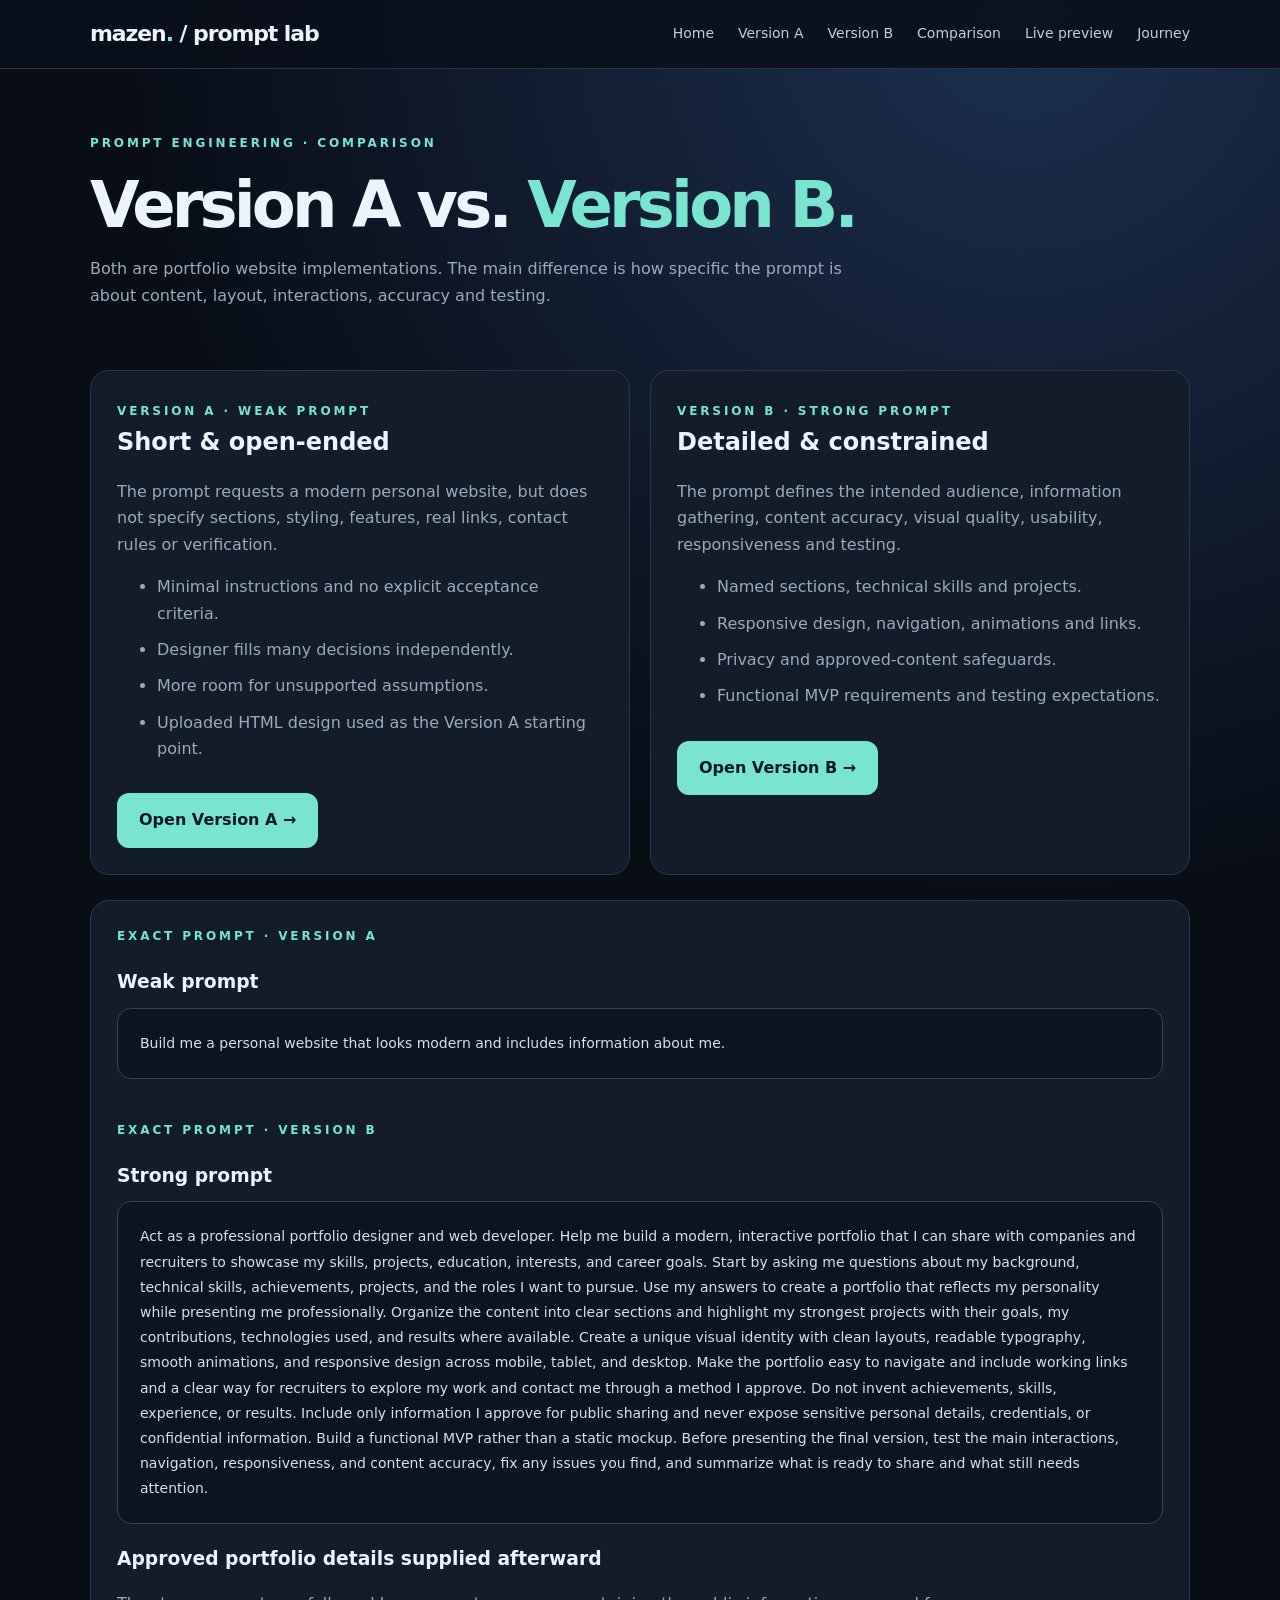
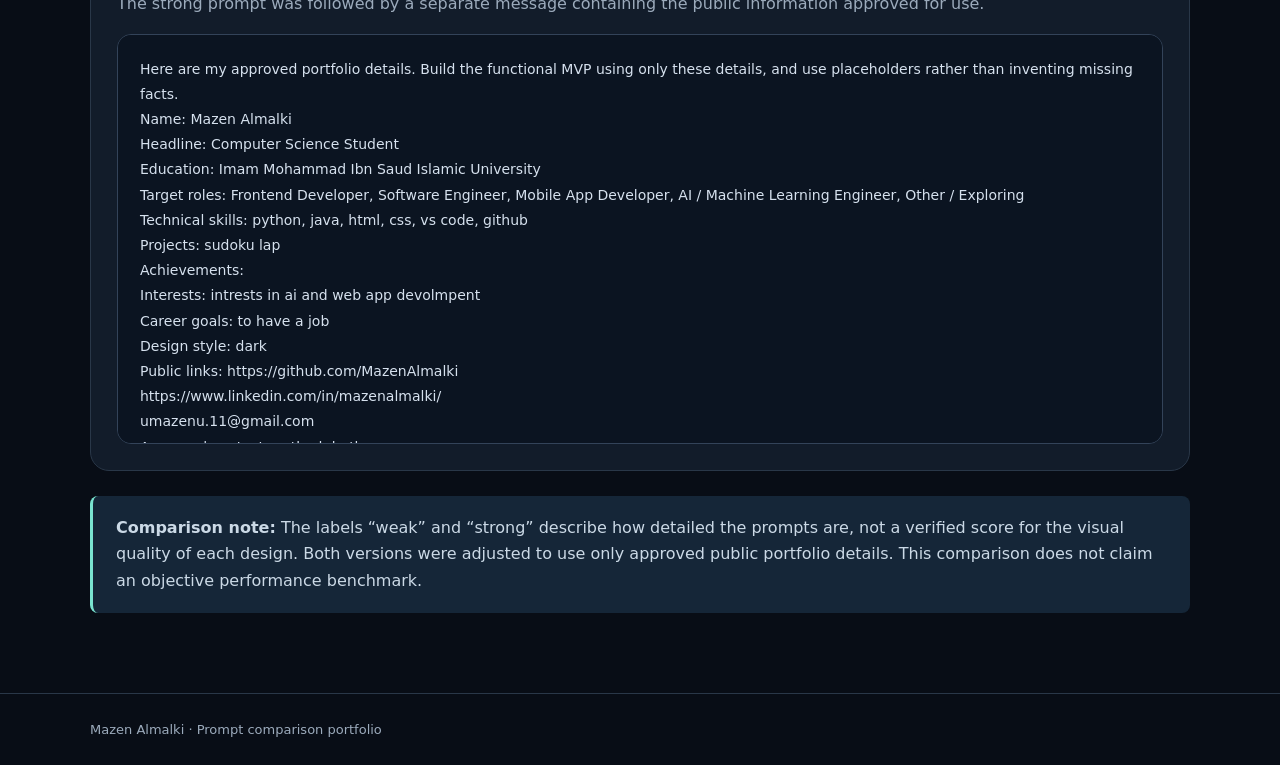
==== comparison.html @ b9c83a3a "Add comparison.html" ====
<!doctype html><html lang="en"><head><meta charset="utf-8"><meta name="viewport" content="width=device-width,initial-scale=1"><meta name="theme-color" content="#080d16"><style>
:root{color-scheme:dark;--bg:#080d16;--panel:#121c2a;--line:#293748;--text:#edf3fa;--muted:#9cabbc;--accent:#79e4d0;--blue:#92a8ff}*{box-sizing:border-box}html{scroll-behavior:smooth}body{margin:0;background:radial-gradient(circle at 80% 0%,#1c3052 0%,transparent 35%),var(--bg);color:var(--text);font-family:Inter,system-ui,-apple-system,'Segoe UI',sans-serif;line-height:1.65}a{color:inherit;text-decoration:none}:focus-visible{outline:3px solid var(--accent);outline-offset:4px}.wrap{width:min(1100px,calc(100% - 40px));margin:auto}.header{position:sticky;top:0;z-index:10;background:#0a101be6;backdrop-filter:blur(14px);border-bottom:1px solid var(--line)}.headrow{min-height:68px;display:flex;align-items:center;justify-content:space-between;gap:20px}.logo{font-weight:850;font-size:22px;letter-spacing:-.05em}.logo span,.eyebrow{color:var(--accent)}.header nav{display:flex;gap:24px;flex-wrap:wrap}.header nav a{font-size:14px;color:#c2cfdf}.header nav a:hover{color:white}.hero{text-align:center;padding:96px 0 43px}.eyebrow{text-transform:uppercase;font-size:12px;font-weight:800;letter-spacing:.24em}.hero h1{font-size:clamp(42px,7vw,76px);line-height:1.07;letter-spacing:-.06em;margin:18px auto 22px;max-width:850px}.hero h1 span{background:linear-gradient(90deg,var(--accent),var(--blue));background-clip:text;color:transparent}.hero p{max-width:650px;margin:auto;color:var(--muted);font-size:17px}.versions{display:grid;grid-template-columns:repeat(2,minmax(0,1fr));gap:24px;padding:35px 0 45px}.card{padding:30px;border:1px solid var(--line);border-radius:24px;background:linear-gradient(140deg,#182338,#101926);display:flex;flex-direction:column}.card.b{border-color:#4c8d94;background:linear-gradient(140deg,#173042,#111928)}.pill{align-self:flex-start;font-size:12px;font-weight:800;letter-spacing:.1em;text-transform:uppercase;border:1px solid #627489;border-radius:100px;padding:5px 12px}.b .pill{border-color:#70bcad;color:var(--accent)}.mock{margin:25px 0;border:1px solid #41506a;border-radius:13px;overflow:hidden;background:#0a1020;min-height:160px}.dots{display:flex;gap:6px;padding:12px;border-bottom:1px solid #28364c}.dots i{width:8px;height:8px;background:#74849b;border-radius:50%}.preview{padding:24px}.preview strong{display:block;font-size:32px;letter-spacing:-.05em}.preview em{font-style:normal;color:#a4fb78}.b .preview em{color:#8eaaff}.preview small{color:#8594ab}.lines{display:flex;gap:8px;margin-top:16px}.lines span{height:32px;border-radius:6px;background:#27354d;flex:1}.card h2{font-size:29px;letter-spacing:-.05em;margin:0 0 9px}.card p{color:var(--muted);margin:0 0 25px}.button{display:inline-flex;justify-content:center;align-items:center;background:var(--accent);color:#071923;border-radius:12px;padding:14px 22px;font-weight:800;transition:transform .2s}.button:hover{transform:translateY(-3px)}.a .button{background:#d8e3fb}.card .button{margin-top:auto}.under{text-align:center;padding:8px 0 90px}.under a{color:var(--accent);font-weight:750;text-decoration:underline;text-underline-offset:5px}.footer{border-top:1px solid var(--line);padding:25px 0;color:var(--muted);font-size:13px}.intro{padding:65px 0 20px}.intro h1{font-size:clamp(38px,6vw,64px);letter-spacing:-.06em;line-height:1.1;margin:16px 0}.intro p{color:var(--muted);max-width:790px}.cols{display:grid;grid-template-columns:1fr 1fr;gap:20px;margin:25px 0}.comp{background:var(--panel);border:1px solid var(--line);padding:26px;border-radius:19px}.comp h2{margin:0 0 10px}.comp p,.comp li{color:var(--muted)}.comp li{margin-bottom:10px}h3{margin:20px 0 10px}.prompt{white-space:pre-wrap;overflow-wrap:anywhere;background:#0b1421;border:1px solid #334359;border-radius:14px;padding:22px;color:#d6e1ee;font-size:14px;line-height:1.8;max-height:410px;overflow:auto}.comp .button{margin-top:15px}.note{background:#152638;border-left:3px solid var(--accent);padding:19px 23px;border-radius:8px;margin:25px 0 80px;color:#cbd9e6}@media(max-width:700px){.versions,.cols{grid-template-columns:1fr}.hero{padding-top:60px}.card{padding:22px}.header nav{gap:13px}.intro{padding-top:48px}}@media(prefers-reduced-motion:reduce){html{scroll-behavior:auto}.button{transition:none}}
</style><title>Version A vs B | Prompts & Differences</title></head><body><header class="header"><div class="wrap headrow"><a class="logo" href="index.html">mazen<span>.</span> / prompt lab</a><nav aria-label="Website navigation"><a href="index.html">Home</a><a href="version-a.html">Version A</a><a href="version-b.html">Version B</a><a href="comparison.html">Comparison</a><a href="preview.html">Live preview</a><a href="journey.html">Journey</a></nav></div></header><main class="wrap"><section class="intro"><div class="eyebrow">Prompt engineering · Comparison</div><h1>Version A vs. <span style="color:var(--accent)">Version B.</span></h1><p>Both are portfolio website implementations. The main difference is how specific the prompt is about content, layout, interactions, accuracy and testing.</p></section><section class="cols"><article class="comp"><span class="eyebrow">Version A · Weak prompt</span><h2>Short & open-ended</h2><p>The prompt requests a modern personal website, but does not specify sections, styling, features, real links, contact rules or verification.</p><ul><li>Minimal instructions and no explicit acceptance criteria.</li><li>Designer fills many decisions independently.</li><li>More room for unsupported assumptions.</li><li>Uploaded HTML design used as the Version A starting point.</li></ul><a class="button" href="version-a.html">Open Version A →</a></article><article class="comp"><span class="eyebrow">Version B · Strong prompt</span><h2>Detailed & constrained</h2><p>The prompt defines the intended audience, information gathering, content accuracy, visual quality, usability, responsiveness and testing.</p><ul><li>Named sections, technical skills and projects.</li><li>Responsive design, navigation, animations and links.</li><li>Privacy and approved-content safeguards.</li><li>Functional MVP requirements and testing expectations.</li></ul><a class="button" href="version-b.html">Open Version B →</a></article></section><section class="comp"><div class="eyebrow">Exact prompt · Version A</div><h3>Weak prompt</h3><div class="prompt">Build me a personal website that looks modern and includes information about me.</div><div class="eyebrow" style="margin-top:42px">Exact prompt · Version B</div><h3>Strong prompt</h3><div class="prompt">Act as a professional portfolio designer and web developer. Help me build a modern, interactive portfolio that I can share with companies and recruiters to showcase my skills, projects, education, interests, and career goals. Start by asking me questions about my background, technical skills, achievements, projects, and the roles I want to pursue. Use my answers to create a portfolio that reflects my personality while presenting me professionally. Organize the content into clear sections and highlight my strongest projects with their goals, my contributions, technologies used, and results where available. Create a unique visual identity with clean layouts, readable typography, smooth animations, and responsive design across mobile, tablet, and desktop. Make the portfolio easy to navigate and include working links and a clear way for recruiters to explore my work and contact me through a method I approve. Do not invent achievements, skills, experience, or results. Include only information I approve for public sharing and never expose sensitive personal details, credentials, or confidential information. Build a functional MVP rather than a static mockup. Before presenting the final version, test the main interactions, navigation, responsiveness, and content accuracy, fix any issues you find, and summarize what is ready to share and what still needs attention.</div><h3>Approved portfolio details supplied afterward</h3><p>The strong prompt was followed by a separate message containing the public information approved for use.</p><div class="prompt">Here are my approved portfolio details. Build the functional MVP using only these details, and use placeholders rather than inventing missing facts.
Name: Mazen Almalki
Headline: Computer Science Student
Education: Imam Mohammad Ibn Saud Islamic University
Target roles: Frontend Developer, Software Engineer, Mobile App Developer, AI / Machine Learning Engineer, Other / Exploring
Technical skills: python, java, html, css, vs code, github
Projects: sudoku lap
Achievements:
Interests: intrests in ai and web app devolmpent
Career goals: to have a job
Design style: dark
Public links: https://github.com/MazenAlmalki
https://www.linkedin.com/in/mazenalmalki/
umazenu.11@gmail.com
Approved contact method: both</div></section><div class="note"><strong>Comparison note:</strong> The labels “weak” and “strong” describe how detailed the prompts are, not a verified score for the visual quality of each design. Both versions were adjusted to use only approved public portfolio details. This comparison does not claim an objective performance benchmark.</div></main><footer class="footer"><div class="wrap">Mazen Almalki · Prompt comparison portfolio</div></footer></body></html>
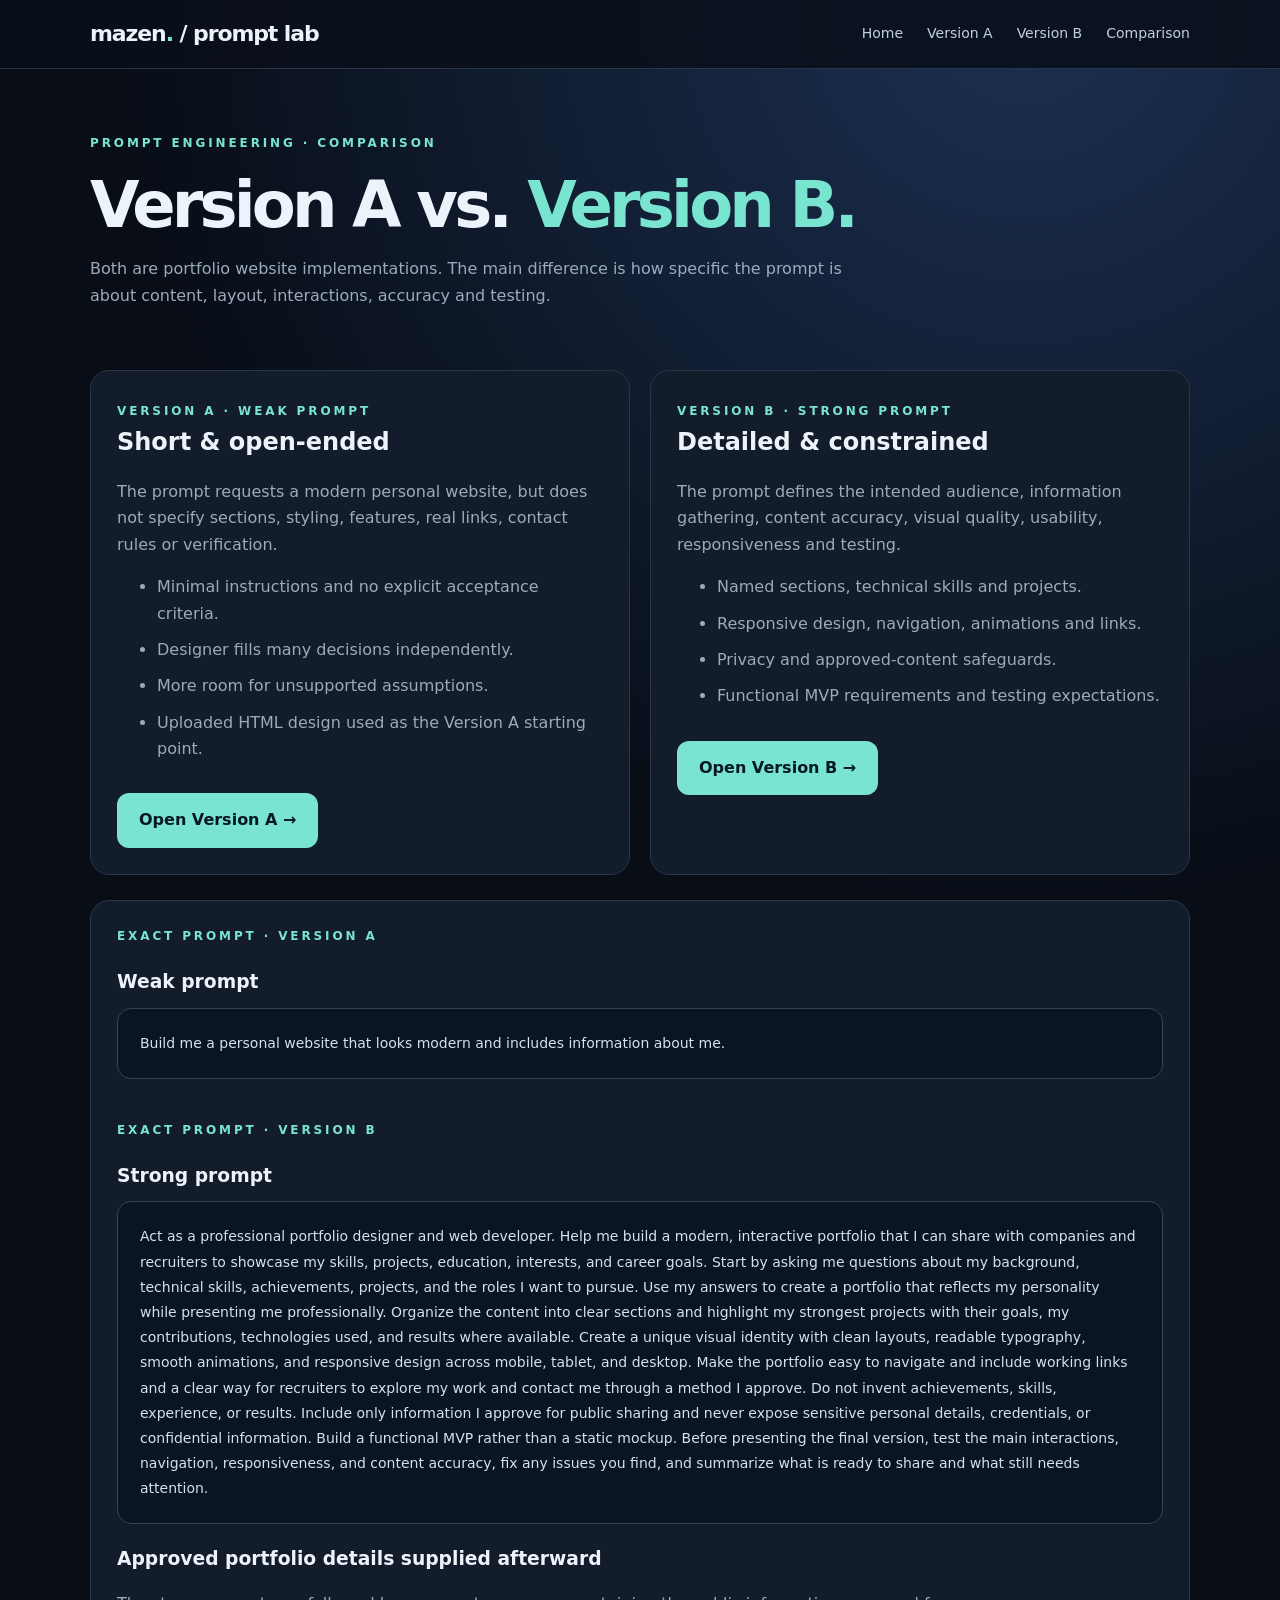
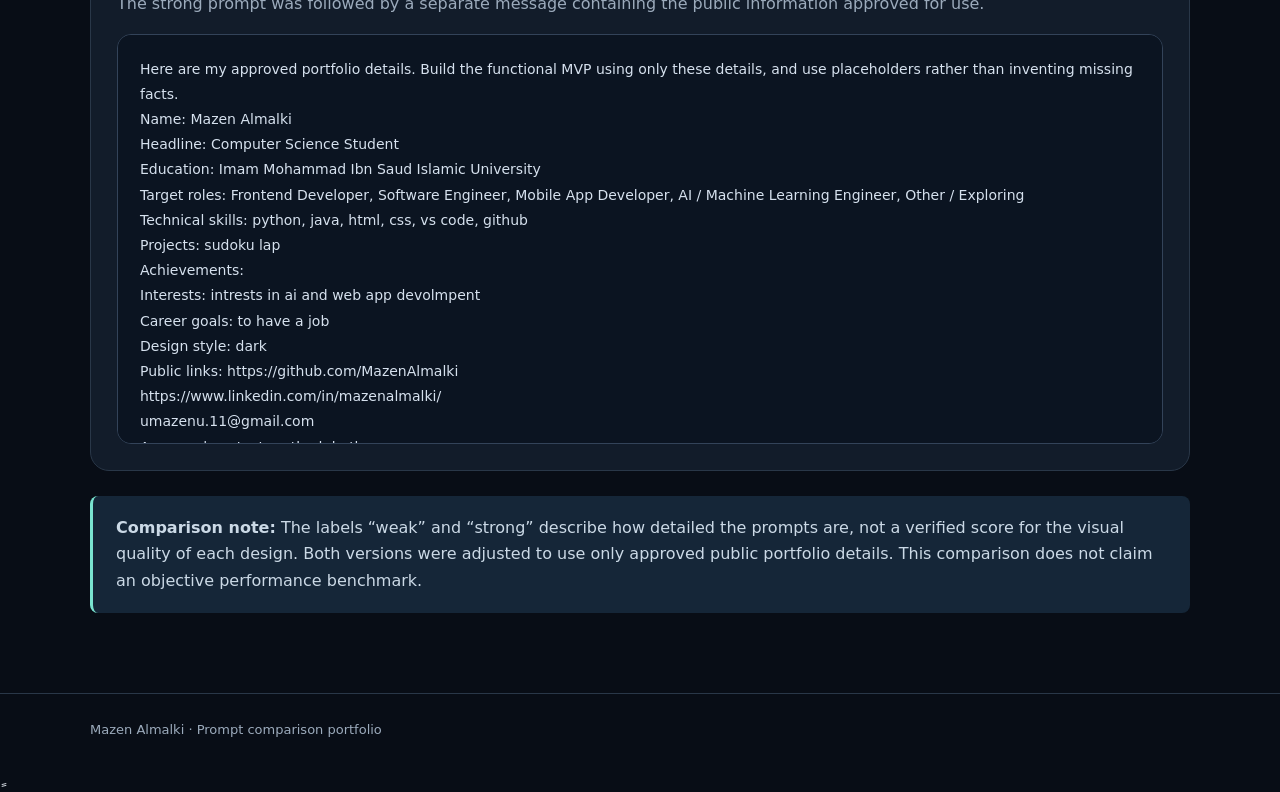
==== commit 2883e4b6: "add comparison" ====
--- a/comparison.html
+++ b/comparison.html
@@ -1,6 +1,6 @@
 <!doctype html><html lang="en"><head><meta charset="utf-8"><meta name="viewport" content="width=device-width,initial-scale=1"><meta name="theme-color" content="#080d16"><style>
 :root{color-scheme:dark;--bg:#080d16;--panel:#121c2a;--line:#293748;--text:#edf3fa;--muted:#9cabbc;--accent:#79e4d0;--blue:#92a8ff}*{box-sizing:border-box}html{scroll-behavior:smooth}body{margin:0;background:radial-gradient(circle at 80% 0%,#1c3052 0%,transparent 35%),var(--bg);color:var(--text);font-family:Inter,system-ui,-apple-system,'Segoe UI',sans-serif;line-height:1.65}a{color:inherit;text-decoration:none}:focus-visible{outline:3px solid var(--accent);outline-offset:4px}.wrap{width:min(1100px,calc(100% - 40px));margin:auto}.header{position:sticky;top:0;z-index:10;background:#0a101be6;backdrop-filter:blur(14px);border-bottom:1px solid var(--line)}.headrow{min-height:68px;display:flex;align-items:center;justify-content:space-between;gap:20px}.logo{font-weight:850;font-size:22px;letter-spacing:-.05em}.logo span,.eyebrow{color:var(--accent)}.header nav{display:flex;gap:24px;flex-wrap:wrap}.header nav a{font-size:14px;color:#c2cfdf}.header nav a:hover{color:white}.hero{text-align:center;padding:96px 0 43px}.eyebrow{text-transform:uppercase;font-size:12px;font-weight:800;letter-spacing:.24em}.hero h1{font-size:clamp(42px,7vw,76px);line-height:1.07;letter-spacing:-.06em;margin:18px auto 22px;max-width:850px}.hero h1 span{background:linear-gradient(90deg,var(--accent),var(--blue));background-clip:text;color:transparent}.hero p{max-width:650px;margin:auto;color:var(--muted);font-size:17px}.versions{display:grid;grid-template-columns:repeat(2,minmax(0,1fr));gap:24px;padding:35px 0 45px}.card{padding:30px;border:1px solid var(--line);border-radius:24px;background:linear-gradient(140deg,#182338,#101926);display:flex;flex-direction:column}.card.b{border-color:#4c8d94;background:linear-gradient(140deg,#173042,#111928)}.pill{align-self:flex-start;font-size:12px;font-weight:800;letter-spacing:.1em;text-transform:uppercase;border:1px solid #627489;border-radius:100px;padding:5px 12px}.b .pill{border-color:#70bcad;color:var(--accent)}.mock{margin:25px 0;border:1px solid #41506a;border-radius:13px;overflow:hidden;background:#0a1020;min-height:160px}.dots{display:flex;gap:6px;padding:12px;border-bottom:1px solid #28364c}.dots i{width:8px;height:8px;background:#74849b;border-radius:50%}.preview{padding:24px}.preview strong{display:block;font-size:32px;letter-spacing:-.05em}.preview em{font-style:normal;color:#a4fb78}.b .preview em{color:#8eaaff}.preview small{color:#8594ab}.lines{display:flex;gap:8px;margin-top:16px}.lines span{height:32px;border-radius:6px;background:#27354d;flex:1}.card h2{font-size:29px;letter-spacing:-.05em;margin:0 0 9px}.card p{color:var(--muted);margin:0 0 25px}.button{display:inline-flex;justify-content:center;align-items:center;background:var(--accent);color:#071923;border-radius:12px;padding:14px 22px;font-weight:800;transition:transform .2s}.button:hover{transform:translateY(-3px)}.a .button{background:#d8e3fb}.card .button{margin-top:auto}.under{text-align:center;padding:8px 0 90px}.under a{color:var(--accent);font-weight:750;text-decoration:underline;text-underline-offset:5px}.footer{border-top:1px solid var(--line);padding:25px 0;color:var(--muted);font-size:13px}.intro{padding:65px 0 20px}.intro h1{font-size:clamp(38px,6vw,64px);letter-spacing:-.06em;line-height:1.1;margin:16px 0}.intro p{color:var(--muted);max-width:790px}.cols{display:grid;grid-template-columns:1fr 1fr;gap:20px;margin:25px 0}.comp{background:var(--panel);border:1px solid var(--line);padding:26px;border-radius:19px}.comp h2{margin:0 0 10px}.comp p,.comp li{color:var(--muted)}.comp li{margin-bottom:10px}h3{margin:20px 0 10px}.prompt{white-space:pre-wrap;overflow-wrap:anywhere;background:#0b1421;border:1px solid #334359;border-radius:14px;padding:22px;color:#d6e1ee;font-size:14px;line-height:1.8;max-height:410px;overflow:auto}.comp .button{margin-top:15px}.note{background:#152638;border-left:3px solid var(--accent);padding:19px 23px;border-radius:8px;margin:25px 0 80px;color:#cbd9e6}@media(max-width:700px){.versions,.cols{grid-template-columns:1fr}.hero{padding-top:60px}.card{padding:22px}.header nav{gap:13px}.intro{padding-top:48px}}@media(prefers-reduced-motion:reduce){html{scroll-behavior:auto}.button{transition:none}}
-</style><title>Version A vs B | Prompts & Differences</title></head><body><header class="header"><div class="wrap headrow"><a class="logo" href="index.html">mazen<span>.</span> / prompt lab</a><nav aria-label="Website navigation"><a href="index.html">Home</a><a href="version-a.html">Version A</a><a href="version-b.html">Version B</a><a href="comparison.html">Comparison</a><a href="preview.html">Live preview</a><a href="journey.html">Journey</a></nav></div></header><main class="wrap"><section class="intro"><div class="eyebrow">Prompt engineering · Comparison</div><h1>Version A vs. <span style="color:var(--accent)">Version B.</span></h1><p>Both are portfolio website implementations. The main difference is how specific the prompt is about content, layout, interactions, accuracy and testing.</p></section><section class="cols"><article class="comp"><span class="eyebrow">Version A · Weak prompt</span><h2>Short & open-ended</h2><p>The prompt requests a modern personal website, but does not specify sections, styling, features, real links, contact rules or verification.</p><ul><li>Minimal instructions and no explicit acceptance criteria.</li><li>Designer fills many decisions independently.</li><li>More room for unsupported assumptions.</li><li>Uploaded HTML design used as the Version A starting point.</li></ul><a class="button" href="version-a.html">Open Version A →</a></article><article class="comp"><span class="eyebrow">Version B · Strong prompt</span><h2>Detailed & constrained</h2><p>The prompt defines the intended audience, information gathering, content accuracy, visual quality, usability, responsiveness and testing.</p><ul><li>Named sections, technical skills and projects.</li><li>Responsive design, navigation, animations and links.</li><li>Privacy and approved-content safeguards.</li><li>Functional MVP requirements and testing expectations.</li></ul><a class="button" href="version-b.html">Open Version B →</a></article></section><section class="comp"><div class="eyebrow">Exact prompt · Version A</div><h3>Weak prompt</h3><div class="prompt">Build me a personal website that looks modern and includes information about me.</div><div class="eyebrow" style="margin-top:42px">Exact prompt · Version B</div><h3>Strong prompt</h3><div class="prompt">Act as a professional portfolio designer and web developer. Help me build a modern, interactive portfolio that I can share with companies and recruiters to showcase my skills, projects, education, interests, and career goals. Start by asking me questions about my background, technical skills, achievements, projects, and the roles I want to pursue. Use my answers to create a portfolio that reflects my personality while presenting me professionally. Organize the content into clear sections and highlight my strongest projects with their goals, my contributions, technologies used, and results where available. Create a unique visual identity with clean layouts, readable typography, smooth animations, and responsive design across mobile, tablet, and desktop. Make the portfolio easy to navigate and include working links and a clear way for recruiters to explore my work and contact me through a method I approve. Do not invent achievements, skills, experience, or results. Include only information I approve for public sharing and never expose sensitive personal details, credentials, or confidential information. Build a functional MVP rather than a static mockup. Before presenting the final version, test the main interactions, navigation, responsiveness, and content accuracy, fix any issues you find, and summarize what is ready to share and what still needs attention.</div><h3>Approved portfolio details supplied afterward</h3><p>The strong prompt was followed by a separate message containing the public information approved for use.</p><div class="prompt">Here are my approved portfolio details. Build the functional MVP using only these details, and use placeholders rather than inventing missing facts.
+</style><title>Version A vs B | Prompts & Differences</title></head><body><header class="header"><div class="wrap headrow"><a class="logo" href="index.html">mazen<span>.</span> / prompt lab</a><nav aria-label="Website navigation"><a href="index.html">Home</a><a href="version-a.html">Version A</a><a href="version-b.html">Version B</a><a href="comparison.html">Comparison</a></nav></div></header><main class="wrap"><section class="intro"><div class="eyebrow">Prompt engineering · Comparison</div><h1>Version A vs. <span style="color:var(--accent)">Version B.</span></h1><p>Both are portfolio website implementations. The main difference is how specific the prompt is about content, layout, interactions, accuracy and testing.</p></section><section class="cols"><article class="comp"><span class="eyebrow">Version A · Weak prompt</span><h2>Short & open-ended</h2><p>The prompt requests a modern personal website, but does not specify sections, styling, features, real links, contact rules or verification.</p><ul><li>Minimal instructions and no explicit acceptance criteria.</li><li>Designer fills many decisions independently.</li><li>More room for unsupported assumptions.</li><li>Uploaded HTML design used as the Version A starting point.</li></ul><a class="button" href="version-a.html">Open Version A →</a></article><article class="comp"><span class="eyebrow">Version B · Strong prompt</span><h2>Detailed & constrained</h2><p>The prompt defines the intended audience, information gathering, content accuracy, visual quality, usability, responsiveness and testing.</p><ul><li>Named sections, technical skills and projects.</li><li>Responsive design, navigation, animations and links.</li><li>Privacy and approved-content safeguards.</li><li>Functional MVP requirements and testing expectations.</li></ul><a class="button" href="version-b.html">Open Version B →</a></article></section><section class="comp"><div class="eyebrow">Exact prompt · Version A</div><h3>Weak prompt</h3><div class="prompt">Build me a personal website that looks modern and includes information about me.</div><div class="eyebrow" style="margin-top:42px">Exact prompt · Version B</div><h3>Strong prompt</h3><div class="prompt">Act as a professional portfolio designer and web developer. Help me build a modern, interactive portfolio that I can share with companies and recruiters to showcase my skills, projects, education, interests, and career goals. Start by asking me questions about my background, technical skills, achievements, projects, and the roles I want to pursue. Use my answers to create a portfolio that reflects my personality while presenting me professionally. Organize the content into clear sections and highlight my strongest projects with their goals, my contributions, technologies used, and results where available. Create a unique visual identity with clean layouts, readable typography, smooth animations, and responsive design across mobile, tablet, and desktop. Make the portfolio easy to navigate and include working links and a clear way for recruiters to explore my work and contact me through a method I approve. Do not invent achievements, skills, experience, or results. Include only information I approve for public sharing and never expose sensitive personal details, credentials, or confidential information. Build a functional MVP rather than a static mockup. Before presenting the final version, test the main interactions, navigation, responsiveness, and content accuracy, fix any issues you find, and summarize what is ready to share and what still needs attention.</div><h3>Approved portfolio details supplied afterward</h3><p>The strong prompt was followed by a separate message containing the public information approved for use.</p><div class="prompt">Here are my approved portfolio details. Build the functional MVP using only these details, and use placeholders rather than inventing missing facts.
 Name: Mazen Almalki
 Headline: Computer Science Student
 Education: Imam Mohammad Ibn Saud Islamic University
@@ -14,4 +14,4 @@
 Public links: https://github.com/MazenAlmalki
 https://www.linkedin.com/in/mazenalmalki/
 umazenu.11@gmail.com
-Approved contact method: both</div></section><div class="note"><strong>Comparison note:</strong> The labels “weak” and “strong” describe how detailed the prompts are, not a verified score for the visual quality of each design. Both versions were adjusted to use only approved public portfolio details. This comparison does not claim an objective performance benchmark.</div></main><footer class="footer"><div class="wrap">Mazen Almalki · Prompt comparison portfolio</div></footer></body></html>+Approved contact method: both</div></section><div class="note"><strong>Comparison note:</strong> The labels “weak” and “strong” describe how detailed the prompts are, not a verified score for the visual quality of each design. Both versions were adjusted to use only approved public portfolio details. This comparison does not claim an objective performance benchmark.</div></main><footer class="footer"><div class="wrap">Mazen Almalki · Prompt comparison portfolio</div></footer></body></html>ٍ
